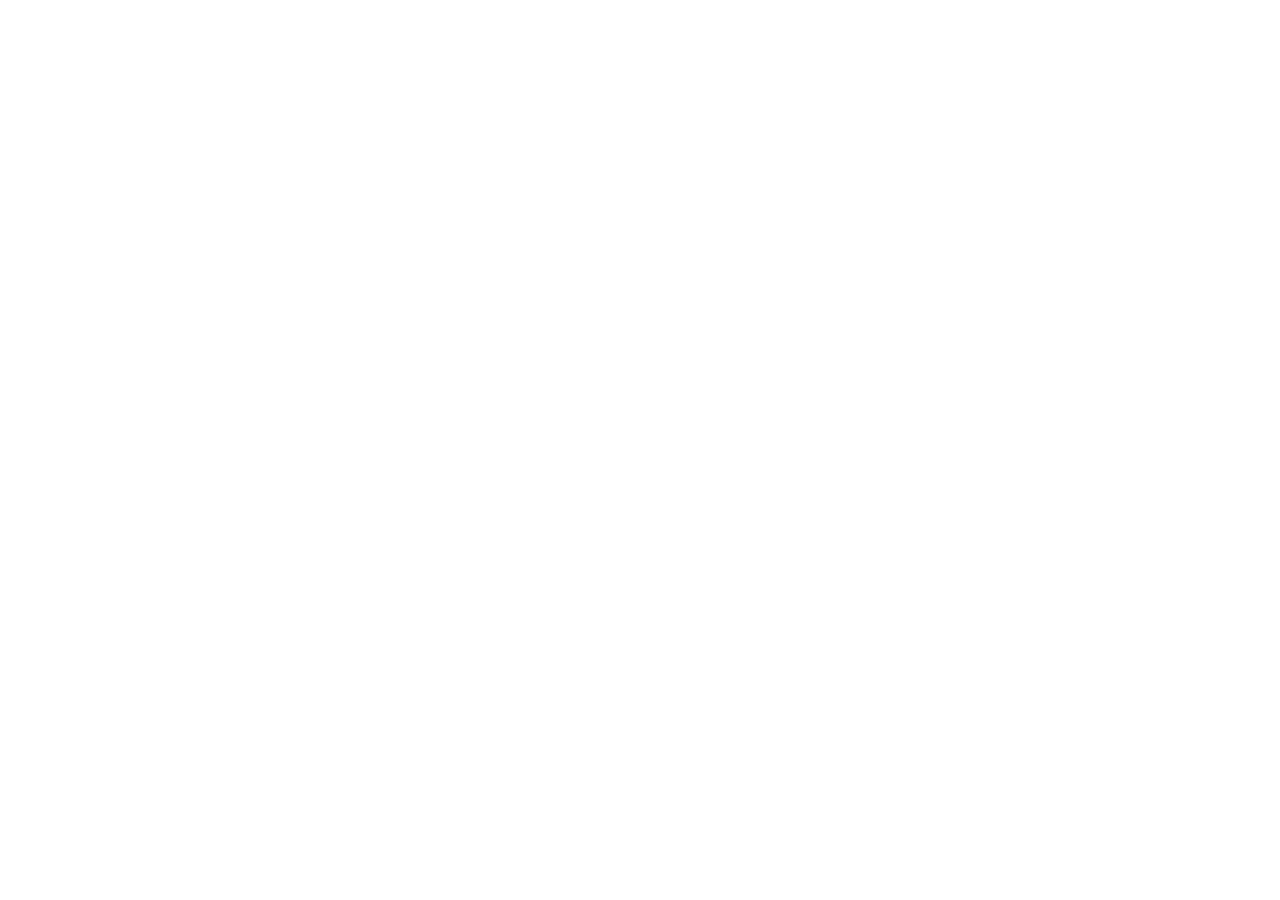
==== CastingTipografico/index.html @ 3dfc937f "update" ====
<!DOCTYPE html>
<html lang="en">
<head>
    <meta charset="UTF-8">
    <meta name="viewport" content="width=device-width, initial-scale=1.0">
    <title>Document</title>
    <link rel="stylesheet" href="CastingTipografico.css">
</head>
<body>
    
</body>
</html>
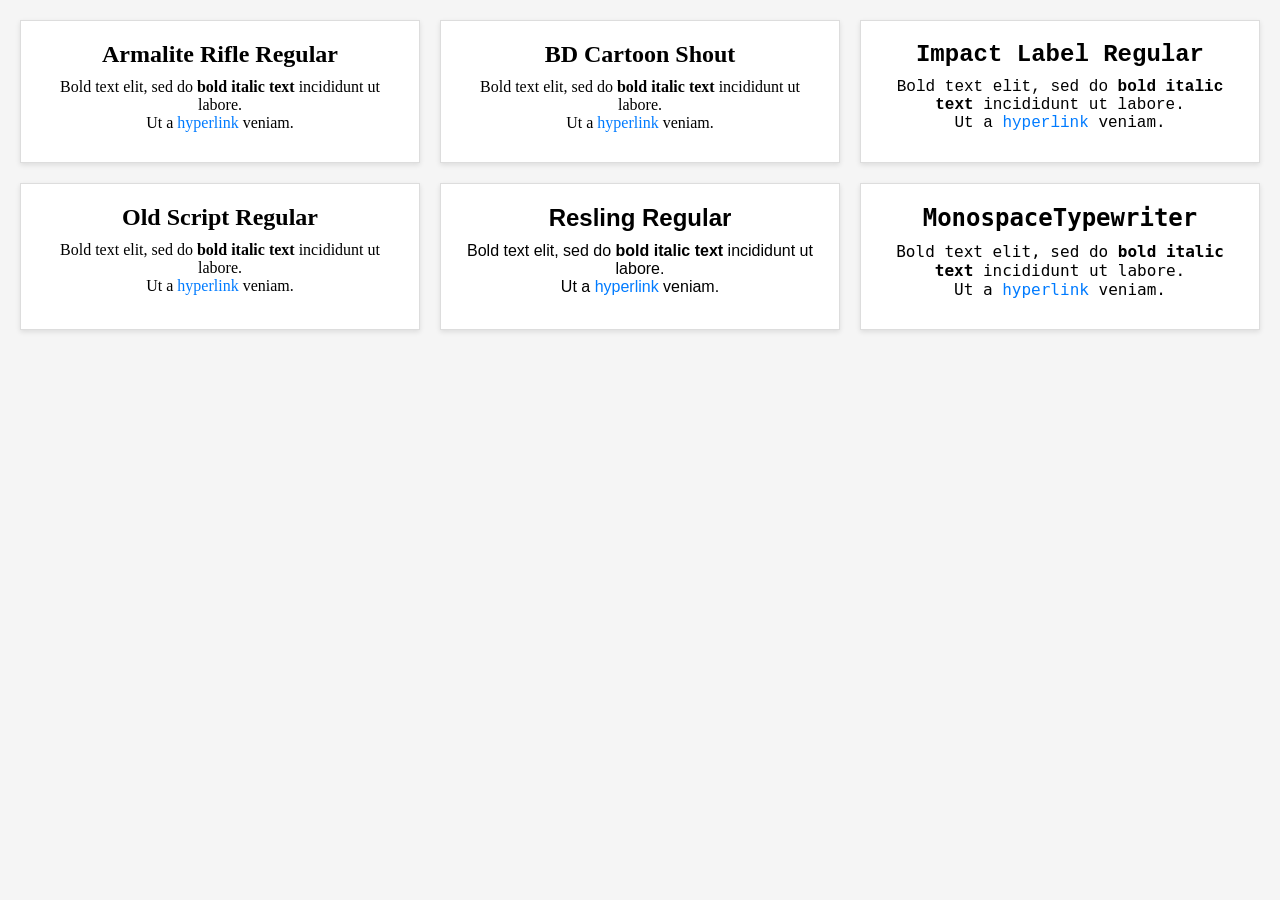
==== commit 55f37c19: "update" ====
--- a/CastingTipografico/index.html
+++ b/CastingTipografico/index.html
@@ -3,10 +3,64 @@
 <head>
     <meta charset="UTF-8">
     <meta name="viewport" content="width=device-width, initial-scale=1.0">
-    <title>Document</title>
+    <title>Font Showcase</title>
+    <link href="https://cdnjs.cloudflare.com/ajax/libs/font-awesome/6.0.0-beta3/css/all.min.css" rel="stylesheet">
+    <link rel="stylesheet" href="https://cdnjs.cloudflare.com/ajax/libs/font-awesome/6.0.0-beta3/css/all.min.css">
     <link rel="stylesheet" href="CastingTipografico.css">
 </head>
 <body>
-    
+
+    <div class="container">
+        <!-- Font Card Example -->
+        <div class="font-card" style="font-family: 'Impact';">
+            <div class="font-title">Armalite Rifle Regular</div>
+            <p class="font-sample">
+                Bold text elit, sed do <strong>bold italic text</strong> incididunt ut labore.<br>
+                Ut a <a href="#" class="font-link">hyperlink</a> veniam.
+            </p>
+        </div>
+
+        <div class="font-card" style="font-family: 'Comic Sans MS';">
+            <div class="font-title">BD Cartoon Shout</div>
+            <p class="font-sample">
+                Bold text elit, sed do <strong>bold italic text</strong> incididunt ut labore.<br>
+                Ut a <a href="#" class="font-link">hyperlink</a> veniam.
+            </p>
+        </div>
+
+        <div class="font-card" style="font-family: 'Courier New';">
+            <div class="font-title">Impact Label Regular</div>
+            <p class="font-sample">
+                Bold text elit, sed do <strong>bold italic text</strong> incididunt ut labore.<br>
+                Ut a <a href="#" class="font-link">hyperlink</a> veniam.
+            </p>
+        </div>
+
+        <!-- Add more font cards -->
+        <div class="font-card" style="font-family: 'Times New Roman';">
+            <div class="font-title">Old Script Regular</div>
+            <p class="font-sample">
+                Bold text elit, sed do <strong>bold italic text</strong> incididunt ut labore.<br>
+                Ut a <a href="#" class="font-link">hyperlink</a> veniam.
+            </p>
+        </div>
+
+        <div class="font-card" style="font-family: 'Arial';">
+            <div class="font-title">Resling Regular</div>
+            <p class="font-sample">
+                Bold text elit, sed do <strong>bold italic text</strong> incididunt ut labore.<br>
+                Ut a <a href="#" class="font-link">hyperlink</a> veniam.
+            </p>
+        </div>
+
+        <div class="font-card" style="font-family: 'Monospace';">
+            <div class="font-title">MonospaceTypewriter</div>
+            <p class="font-sample">
+                Bold text elit, sed do <strong>bold italic text</strong> incididunt ut labore.<br>
+                Ut a <a href="#" class="font-link">hyperlink</a> veniam.
+            </p>
+        </div>
+    </div>
+
 </body>
 </html>
--- a/CastingTipografico/CastingTipografico.css
+++ b/CastingTipografico/CastingTipografico.css
@@ -0,0 +1,31 @@
+body {
+    font-family: Arial, sans-serif;
+    margin: 0;
+    padding: 0;
+    background-color: #f5f5f5;
+}
+.container {
+    display: grid;
+    grid-template-columns: repeat(3, 1fr);
+    gap: 20px;
+    padding: 20px;
+}
+.font-card {
+    background: white;
+    border: 1px solid #ddd;
+    padding: 20px;
+    text-align: center;
+    box-shadow: 0 2px 5px rgba(0, 0, 0, 0.1);
+}
+.font-title {
+    font-size: 24px;
+    font-weight: bold;
+    margin-bottom: 10px;
+}
+.font-sample {
+    margin: 10px 0;
+}
+.font-link {
+    color: #007bff;
+    text-decoration: none;
+}
